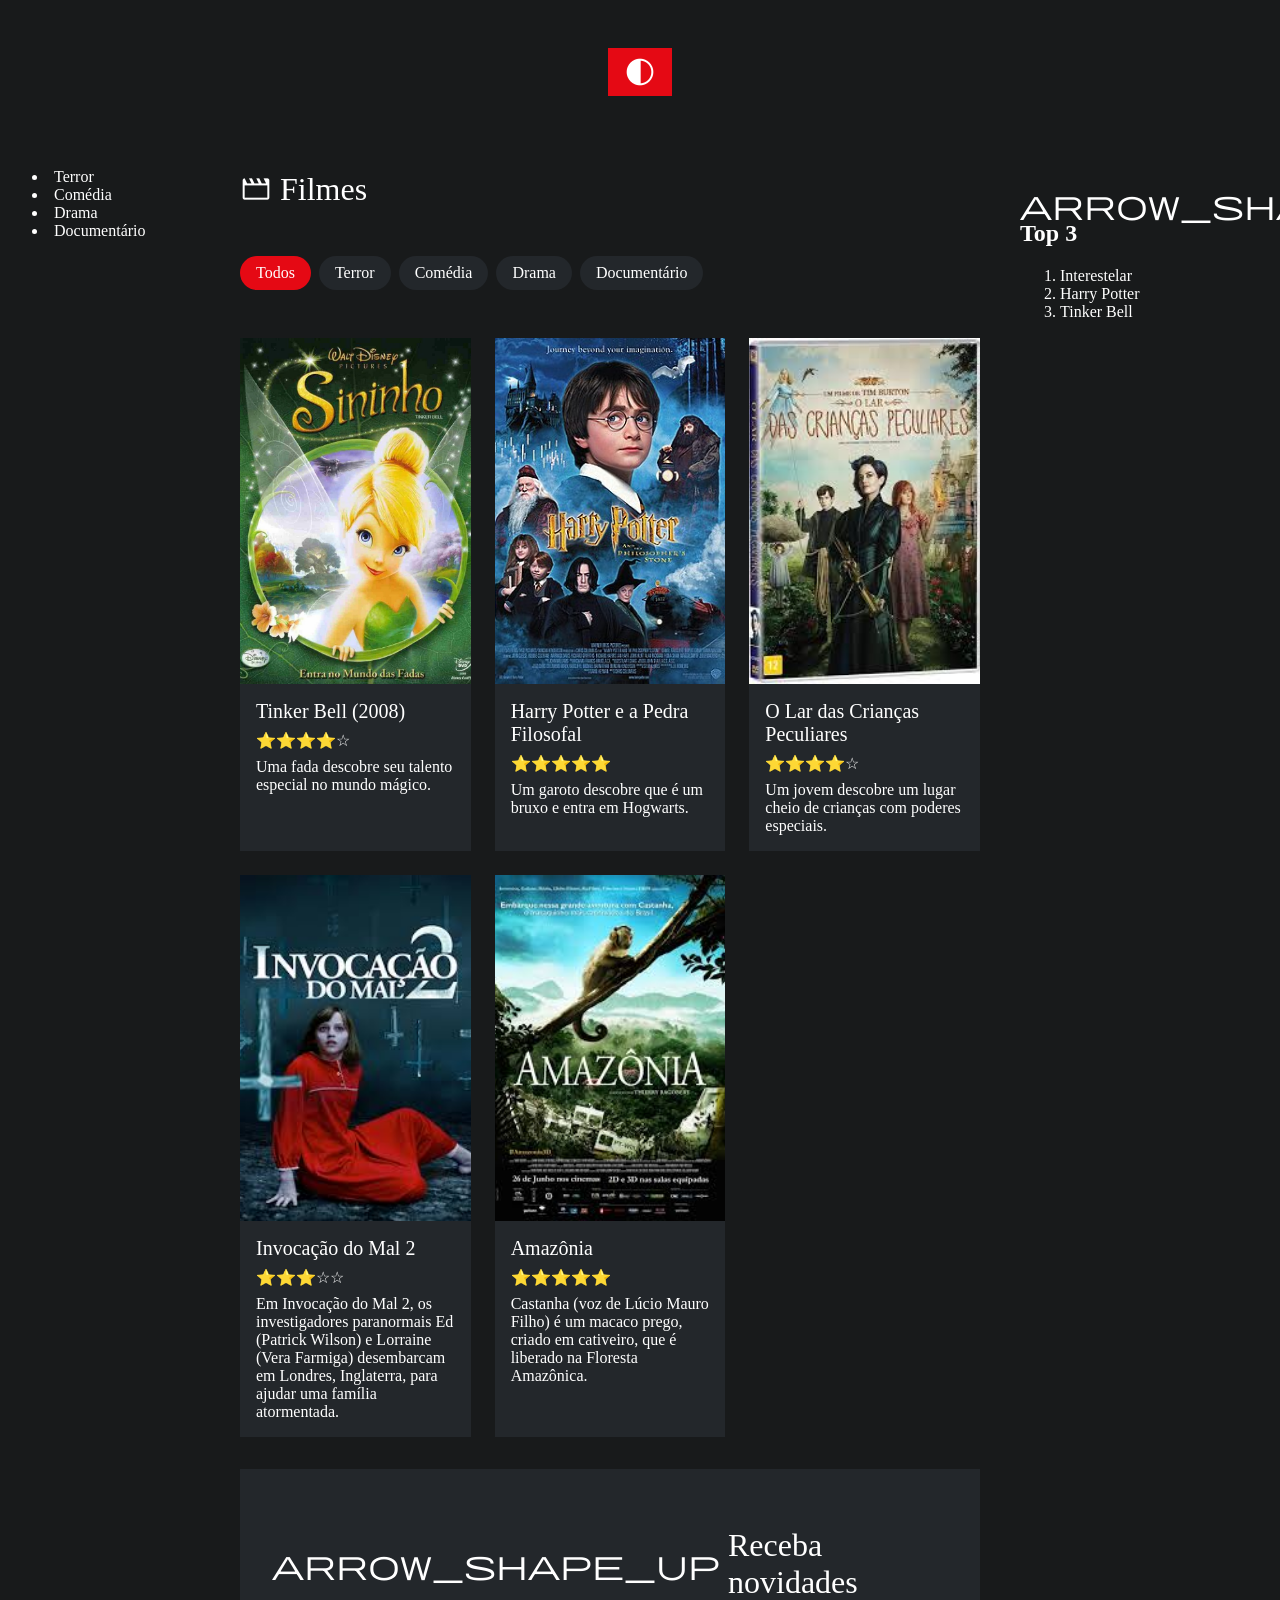
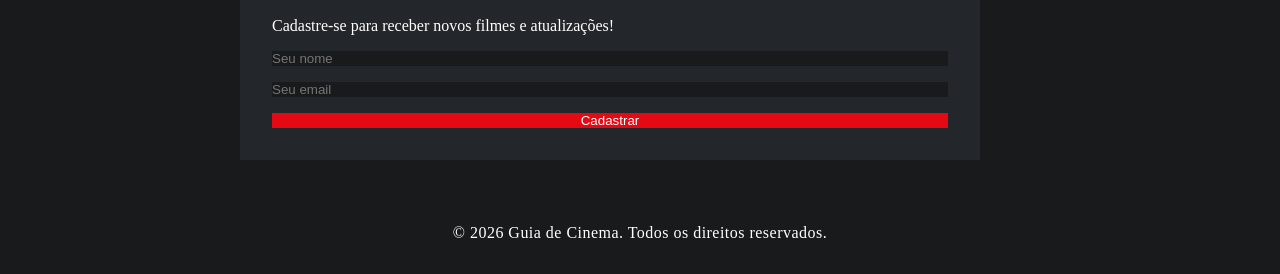
==== index.html @ 39124601 "ajustes gerais" ====
<!DOCTYPE html> 
<html lang="pt-BR" data-theme="dark">
<head>
  <meta charset="UTF-8">
  <meta name="viewport" content="width=device-width, initial-scale=1.0">
  <title>Guia de Cinema</title>
  <link rel="stylesheet" href="./styles.css">
  <!-- Material Symbols -->
  <link href="https://fonts.googleapis.com/css2?family=Material+Symbols+Outlined" rel="stylesheet" />
  <style>
    .material-symbols-outlined {
      font-variation-settings:
        'FILL' 0,
        'wght' 400,
        'GRAD' 0,
        'opsz' 48;
      vertical-align: middle;
      font-size: 2rem;
      /* padrão para ícones menores */
    }
    .material-symbols-outlined.main-icon {
      font-size: 3.2rem;
      /* ícone principal maior */
    }
    @media (max-width: 600px) {
      .material-symbols-outlined.main-icon {
        font-size: 2.2rem;
      }
      header h1 {
        font-size: 1.5rem !important;
      }
    }
  </style>
</head>

<body>


<header>
 
  <button class="theme-toggle" onclick="toggleTheme()">
    <span class="material-symbols-outlined">contrast</span>
  </button>

</header>


<nav aria-label="Navegação principal">

<div class="layout">

  <!-- SIDEBAR -->
  <aside class="sidebar">
    
      <li tabindex="0">Terror</li>
      <li tabindex="0">Comédia</li>
      <li tabindex="0">Drama</li>
      <li tabindex="0">Documentário</li>
    </ul>
  </aside>

  <!-- MAIN -->
  <main class="main">

    <h2 tabindex="0"><span class="material-symbols-outlined" tabindex="0">movie</span> Filmes</h2>

    <!-- FILTROS -->
  <div class="filtros">

  <input type="radio" name="genero" id="todos" checked tabindex="0">
  <label for="todos" tabindex="0">Todos</label>

  <input type="radio" name="genero" id="terror" tabindex="0">
  <label for="terror" tabindex="0">Terror</label>

  <input type="radio" name="genero" id="comedia" tabindex="0">
  <label for="comedia" tabindex="0">Comédia</label>

  <input type="radio" name="genero" id="drama" tabindex="0">
  <label for="drama" tabindex="0">Drama</label>

  <input type="radio" name="genero" id="documentario" tabindex="0">
  <label for="documentario" tabindex="0">Documentário</label>

</div>


    <!-- FILMES -->
    <div class="grid">

      <!-- COMÉDIA -->
      <article class="card comedia" tabindex="0">
        <img src="./assents/Sininho_capa_do_filme.webp" tabindex="0" alt="tinkerbell img">
        <h3 tabindex="0">Tinker Bell (2008)</h3>
        <p tabindex="0">⭐⭐⭐⭐☆</p>
        <p tabindex="0">Uma fada descobre seu talento especial no mundo mágico.</p>
      </article>

      <!-- DRAMA -->
      <article class="card drama" tabindex="0">
        <img src="./assents/Harry_Potter_Pedra_Filosofal_2001.jpg" tabindex="0" alt="Harry potter img">
        <h3 tabindex="0">Harry Potter e a Pedra Filosofal</h3>
        <p tabindex="0">⭐⭐⭐⭐⭐</p>
        <p tabindex="0">Um garoto descobre que é um bruxo e entra em Hogwarts.</p>
      </article>

      <!-- DRAMA -->
      <article class="card drama" tabindex="0">
        <img src="./assents/ciancas_peculiares.jpg" tabindex="0" alt="O lar das crianças peculiares img">
        <h3 tabindex="0">O Lar das Crianças Peculiares</h3>
        <p tabindex="0">⭐⭐⭐⭐☆</p>
        <p tabindex="0">Um jovem descobre um lugar cheio de crianças com poderes especiais.</p>
      </article>

      <!-- TERROR -->
      <article class="card terror" tabindex="0">
        <img src="./assents/inocacao_mal2.jpg" tabindex="0" alt="Invocação do mal img">
        <h3 tabindex="0">Invocação do Mal 2</h3>
        <p tabindex="0">⭐⭐⭐☆☆</p>
        <p tabindex="0">Em Invocação do Mal 2, os investigadores paranormais Ed (Patrick Wilson) e Lorraine (Vera Farmiga) desembarcam em Londres, Inglaterra, para ajudar uma família atormentada.</p>
      </article>

      <!-- DOCUMENTÁRIO -->
      <article class="card documentario" tabindex="0">
        <img src="./assents/amazonia.jpg" tabindex="0" alt="Amazônia img">
        <h3 tabindex="0">Amazônia</h3>
        <p tabindex="0">⭐⭐⭐⭐⭐</p>
        <p tabindex="0">Castanha (voz de Lúcio Mauro Filho) é um macaco prego, criado em cativeiro, que é liberado na Floresta Amazônica.</p>
      </article>

    </div>



  <div class="cadastro" tabindex="0">
  <h2 tabindex="0"><span class="material-symbols-outlined" tabindex="0">arrow_shape_up</span> Receba novidades</h2>
  <p tabindex="0">Cadastre-se para receber novos filmes e atualizações!</p>

  <form>
    <input type="text" placeholder="Seu nome" required tabindex="0">
    <input type="email" placeholder="Seu email" required tabindex="0">
    <button type="submit" tabindex="0">Cadastrar</button>
  </form>
</div>


  </main>

  <!-- ASIDE -->
  <aside class="extra" tabindex="0">
    <h2 tabindex="0"><span class="material-symbols-outlined" tabindex="0">arrow_shape_up</span> Top 3</h2>
    <ol>
      <li tabindex="0">Interestelar</li>
      <li tabindex="0">Harry Potter</li>
      <li tabindex="0">Tinker Bell</li>
    </ol>
  </aside>


</div>

<footer>
  <p>
    © 2026 Guia de Cinema.
    Todos os direitos reservados.
  </p>
</footer>

<script src="./js/main.js"></script>

</body>
</html>
---- styles.css ----
@import "./tokens/primitivos.css";
@import "./tokens/semantic.css";
@import "./tokens/spacing.css";
@import "./tokens/typography.css";

@import "./components/card.css";
@import "./components/footer.css";
@import "./components/forms.css";
@import "./components/icons.css";
@import "./components/layout.css";
@import "./components/navbar.css";
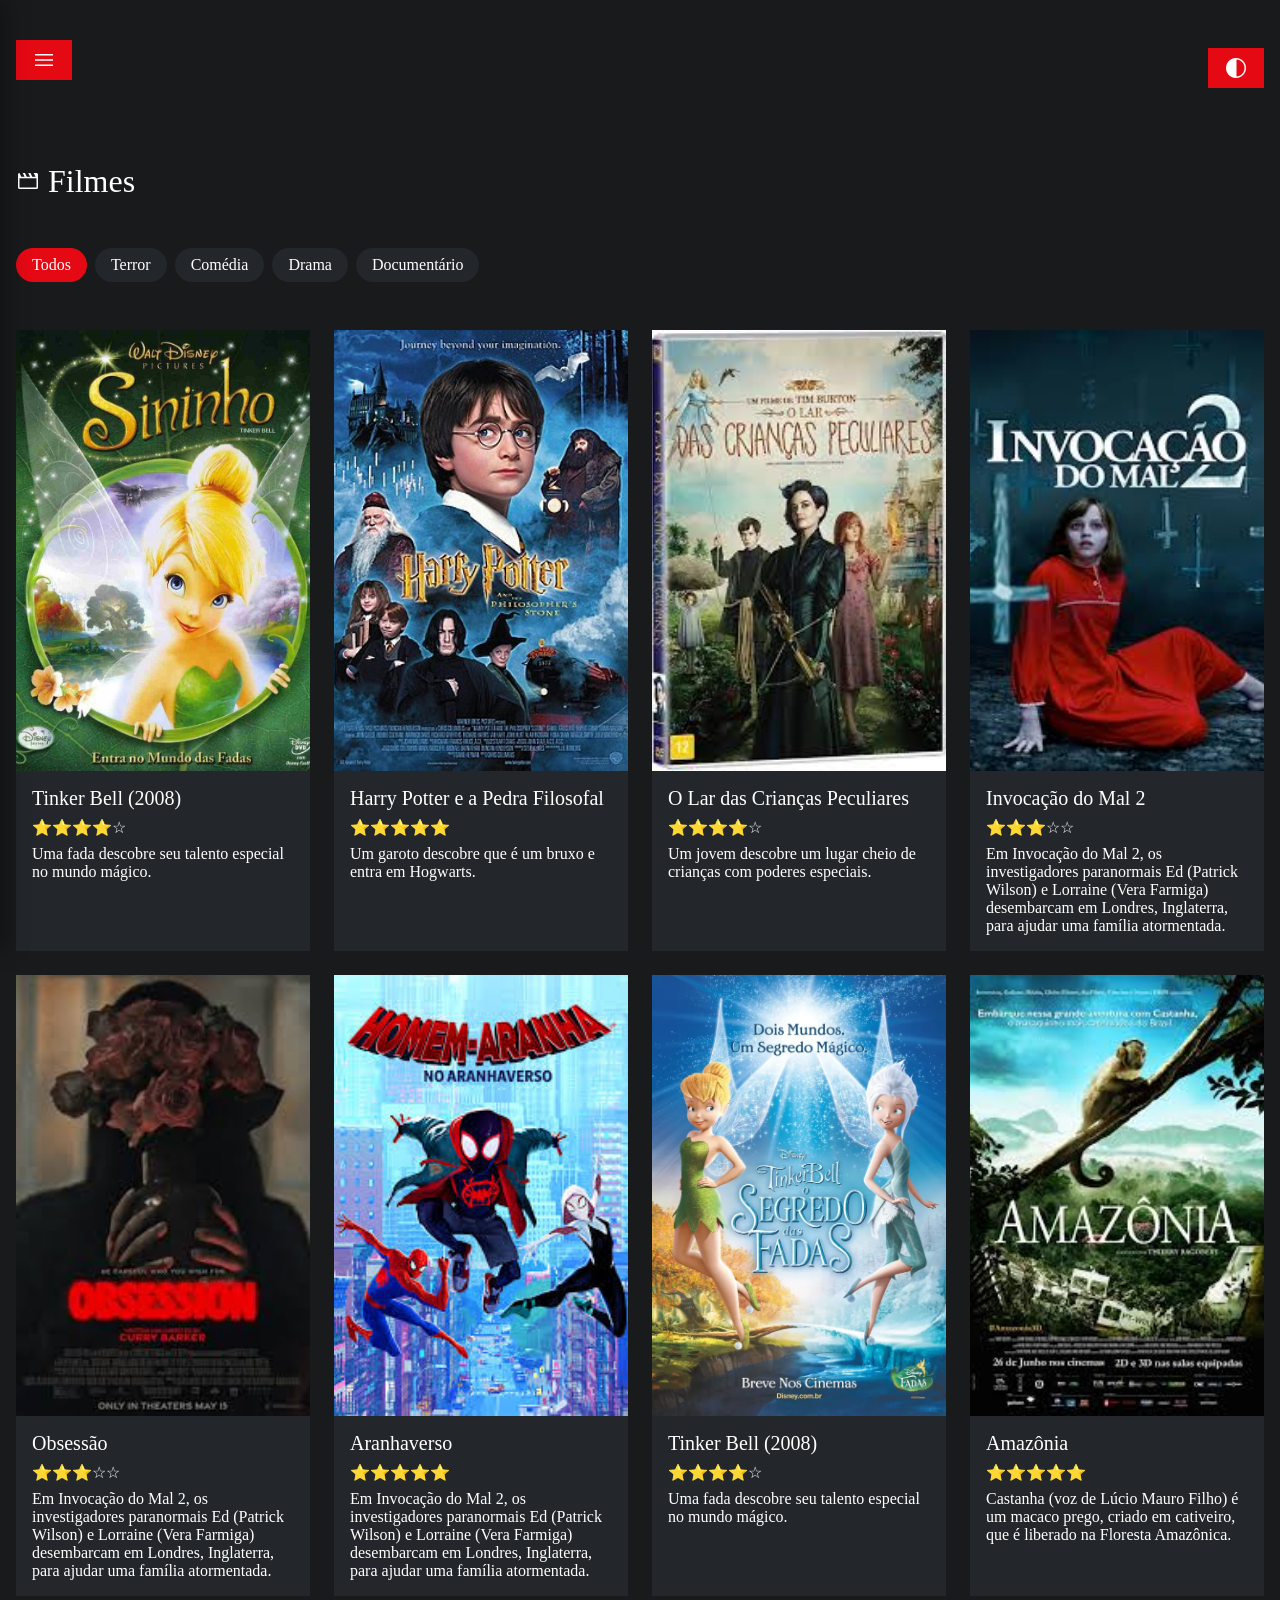
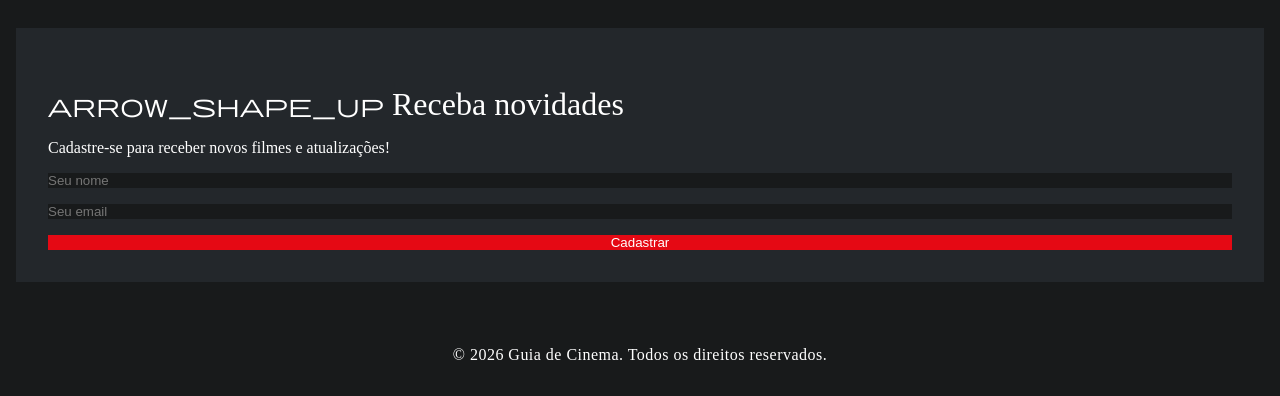
==== commit 806379f9: "att aula 11" ====
--- a/index.html
+++ b/index.html
@@ -7,59 +7,39 @@
   <link rel="stylesheet" href="./styles.css">
   <!-- Material Symbols -->
   <link href="https://fonts.googleapis.com/css2?family=Material+Symbols+Outlined" rel="stylesheet" />
-  <style>
-    .material-symbols-outlined {
-      font-variation-settings:
-        'FILL' 0,
-        'wght' 400,
-        'GRAD' 0,
-        'opsz' 48;
-      vertical-align: middle;
-      font-size: 2rem;
-      /* padrão para ícones menores */
-    }
-    .material-symbols-outlined.main-icon {
-      font-size: 3.2rem;
-      /* ícone principal maior */
-    }
-    @media (max-width: 600px) {
-      .material-symbols-outlined.main-icon {
-        font-size: 2.2rem;
-      }
-      header h1 {
-        font-size: 1.5rem !important;
-      }
-    }
-  </style>
 </head>
 
 <body>
 
 
 <header>
- 
-  <button class="theme-toggle" onclick="toggleTheme()">
-    <span class="material-symbols-outlined">contrast</span>
-  </button>
+  <div class="header-inner">
+    <button class="menu-toggle" onclick="toggleMenu()" aria-expanded="false" aria-controls="sidebar" aria-label="Abrir menu">
+      <span class="material-symbols-outlined">menu</span>
+    </button>
 
+    <button class="theme-toggle" onclick="toggleTheme()" aria-label="Alternar tema">
+      <span class="material-symbols-outlined">contrast</span>
+    </button>
+  </div>
 </header>
 
+<aside class="sidebar" id="sidebar" aria-label="Navegação de gêneros">
+  <button class="sidebar-close" onclick="toggleMenu()" aria-label="Fechar menu">
+    <span class="material-symbols-outlined">close</span>
+  </button>
+  <h2>Gêneros</h2>
+  <ul>
+    <li><button type="button">Terror</button></li>
+    <li><button type="button">Comédia</button></li>
+    <li><button type="button">Drama</button></li>
+    <li><button type="button">Documentário</button></li>
+  </ul>
+</aside>
 
-<nav aria-label="Navegação principal">
+<div class="backdrop" id="backdrop" onclick="closeMenu()" aria-hidden="true"></div>
 
 <div class="layout">
-
-  <!-- SIDEBAR -->
-  <aside class="sidebar">
-    
-      <li tabindex="0">Terror</li>
-      <li tabindex="0">Comédia</li>
-      <li tabindex="0">Drama</li>
-      <li tabindex="0">Documentário</li>
-    </ul>
-  </aside>
-
-  <!-- MAIN -->
   <main class="main">
 
     <h2 tabindex="0"><span class="material-symbols-outlined" tabindex="0">movie</span> Filmes</h2>
@@ -120,6 +100,27 @@
         <p tabindex="0">Em Invocação do Mal 2, os investigadores paranormais Ed (Patrick Wilson) e Lorraine (Vera Farmiga) desembarcam em Londres, Inglaterra, para ajudar uma família atormentada.</p>
       </article>
 
+      <article class="card terror" tabindex="0">
+        <img src="./assents/obsessao.jpg" tabindex="0" alt="Obsessão img">
+        <h3 tabindex="0">Obsessão</h3>
+        <p tabindex="0">⭐⭐⭐☆☆</p>
+        <p tabindex="0">Em Invocação do Mal 2, os investigadores paranormais Ed (Patrick Wilson) e Lorraine (Vera Farmiga) desembarcam em Londres, Inglaterra, para ajudar uma família atormentada.</p>
+      </article>
+
+      <article class="card terror" tabindex="0">
+        <img src="./assents/download.jpg" tabindex="0" alt="Aranhaverso">
+        <h3 tabindex="0">Aranhaverso</h3>
+        <p tabindex="0">⭐⭐⭐⭐⭐</p>
+        <p tabindex="0">Em Invocação do Mal 2, os investigadores paranormais Ed (Patrick Wilson) e Lorraine (Vera Farmiga) desembarcam em Londres, Inglaterra, para ajudar uma família atormentada.</p>
+      </article>
+
+      <article class="card terror" tabindex="0">
+        <img src="./assents/tinker-bell.webp" tabindex="0" alt="Tinker Bell img">
+        <h3 tabindex="0">Tinker Bell (2008)</h3>
+        <p tabindex="0">⭐⭐⭐⭐☆</p>
+        <p tabindex="0">Uma fada descobre seu talento especial no mundo mágico.</p>
+      </article>
+
       <!-- DOCUMENTÁRIO -->
       <article class="card documentario" tabindex="0">
         <img src="./assents/amazonia.jpg" tabindex="0" alt="Amazônia img">
@@ -146,15 +147,6 @@
 
   </main>
 
-  <!-- ASIDE -->
-  <aside class="extra" tabindex="0">
-    <h2 tabindex="0"><span class="material-symbols-outlined" tabindex="0">arrow_shape_up</span> Top 3</h2>
-    <ol>
-      <li tabindex="0">Interestelar</li>
-      <li tabindex="0">Harry Potter</li>
-      <li tabindex="0">Tinker Bell</li>
-    </ol>
-  </aside>
 
 
 </div>
--- a/styles.css
+++ b/styles.css
@@ -1,12 +1,14 @@
-@import "./tokens/primitivos.css";
-@import "./tokens/semantic.css";
-@import "./tokens/spacing.css";
-@import "./tokens/typography.css";
+@layer tokens, components;
 
-@import "./components/card.css";
-@import "./components/footer.css";
-@import "./components/forms.css";
-@import "./components/icons.css";
-@import "./components/layout.css";
-@import "./components/navbar.css";
+@import "./tokens/primitivos.css" layer(tokens);
+@import "./tokens/semantic.css" layer(tokens);
+@import "./tokens/spacing.css" layer(tokens);
+@import "./tokens/typography.css" layer(tokens);
 
+@import "./components/card.css" layer(components);
+@import "./components/footer.css" layer(components);
+@import "./components/forms.css" layer(components);
+@import "./components/icons.css" layer(components);
+@import "./components/layout.css" layer(components);
+@import "./components/navbar.css" layer(components);
+
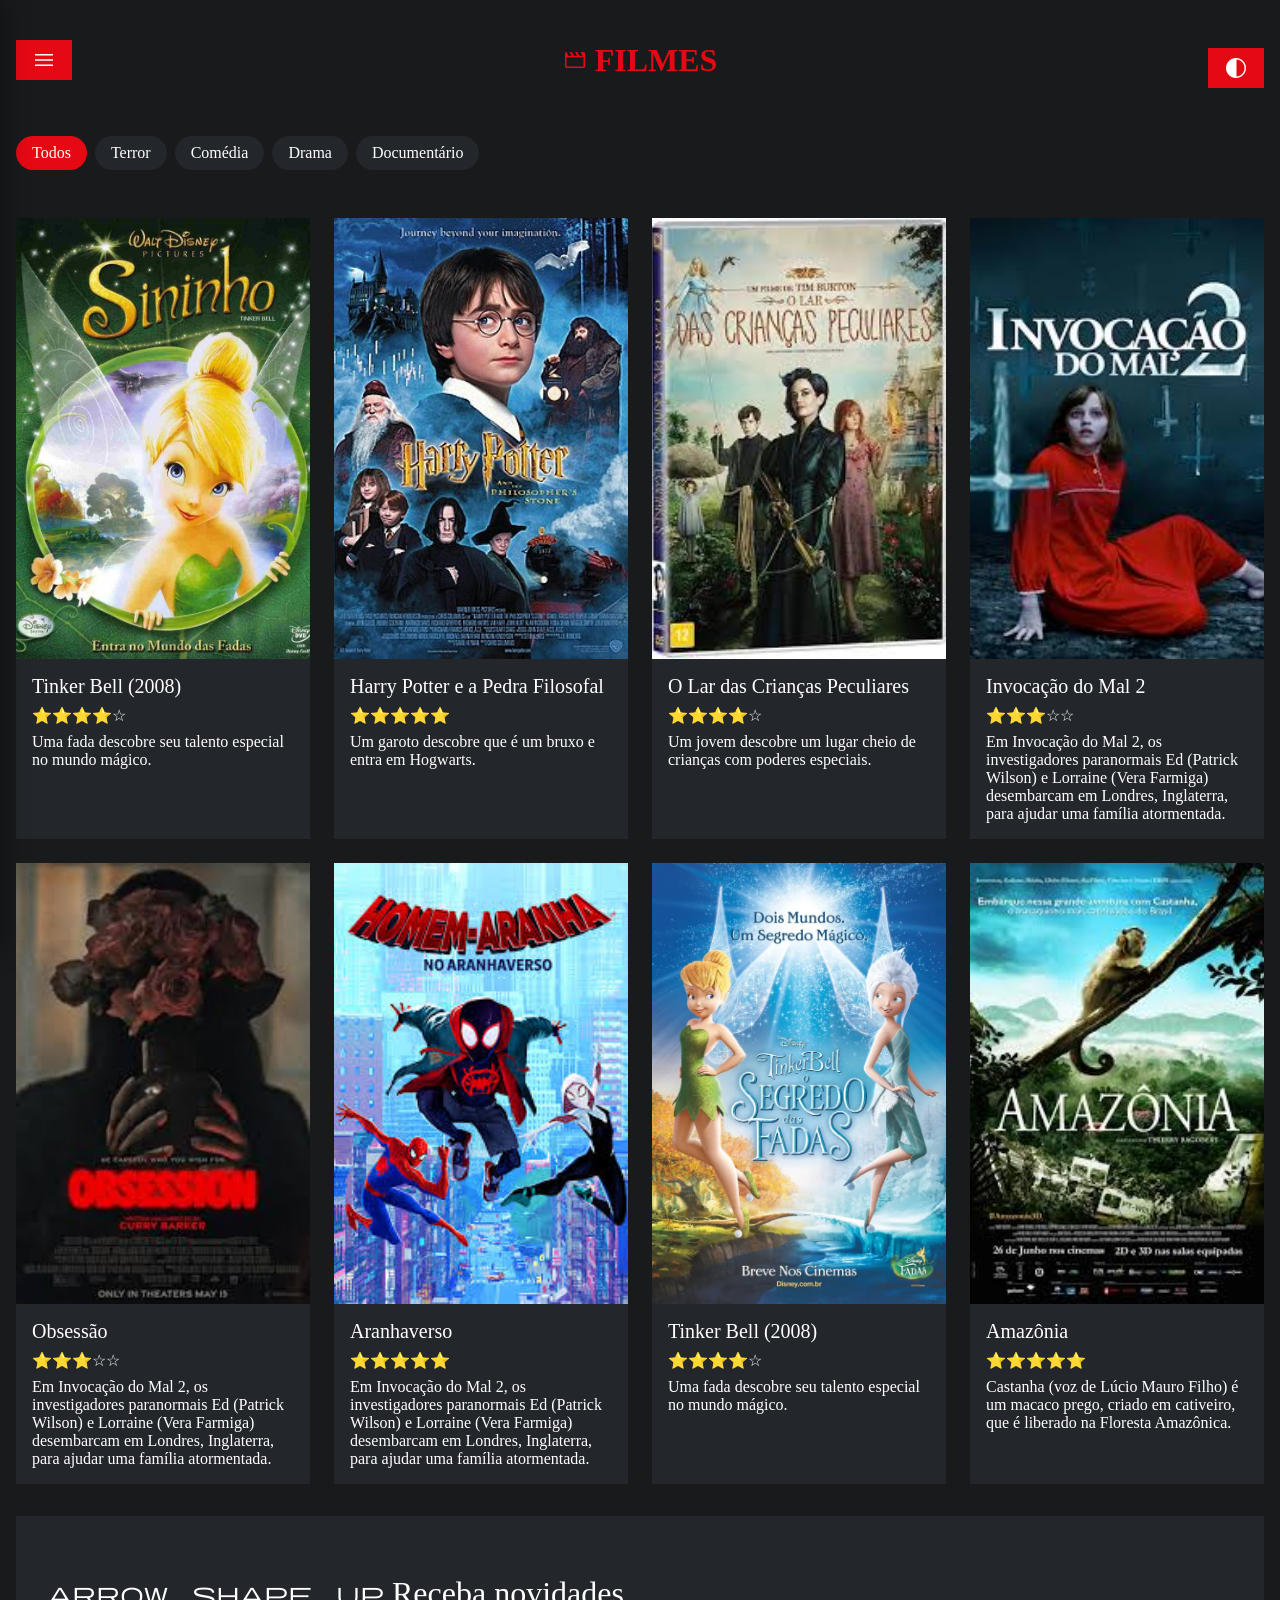
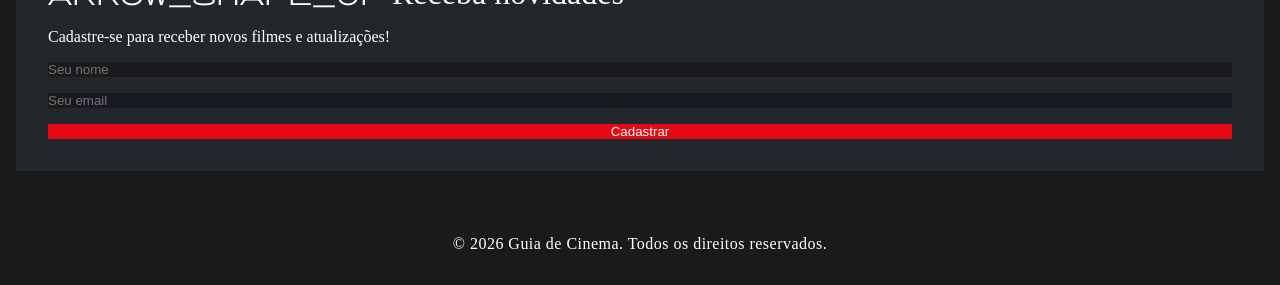
==== commit 2977663a: "centralização do header" ====
--- a/index.html
+++ b/index.html
@@ -17,6 +17,8 @@
     <button class="menu-toggle" onclick="toggleMenu()" aria-expanded="false" aria-controls="sidebar" aria-label="Abrir menu">
       <span class="material-symbols-outlined">menu</span>
     </button>
+
+    <h2 class="header-title"><span class="material-symbols-outlined">movie</span> FILMES</h2>
 
     <button class="theme-toggle" onclick="toggleTheme()" aria-label="Alternar tema">
       <span class="material-symbols-outlined">contrast</span>
@@ -41,8 +43,6 @@
 
 <div class="layout">
   <main class="main">
-
-    <h2 tabindex="0"><span class="material-symbols-outlined" tabindex="0">movie</span> Filmes</h2>
 
     <!-- FILTROS -->
   <div class="filtros">
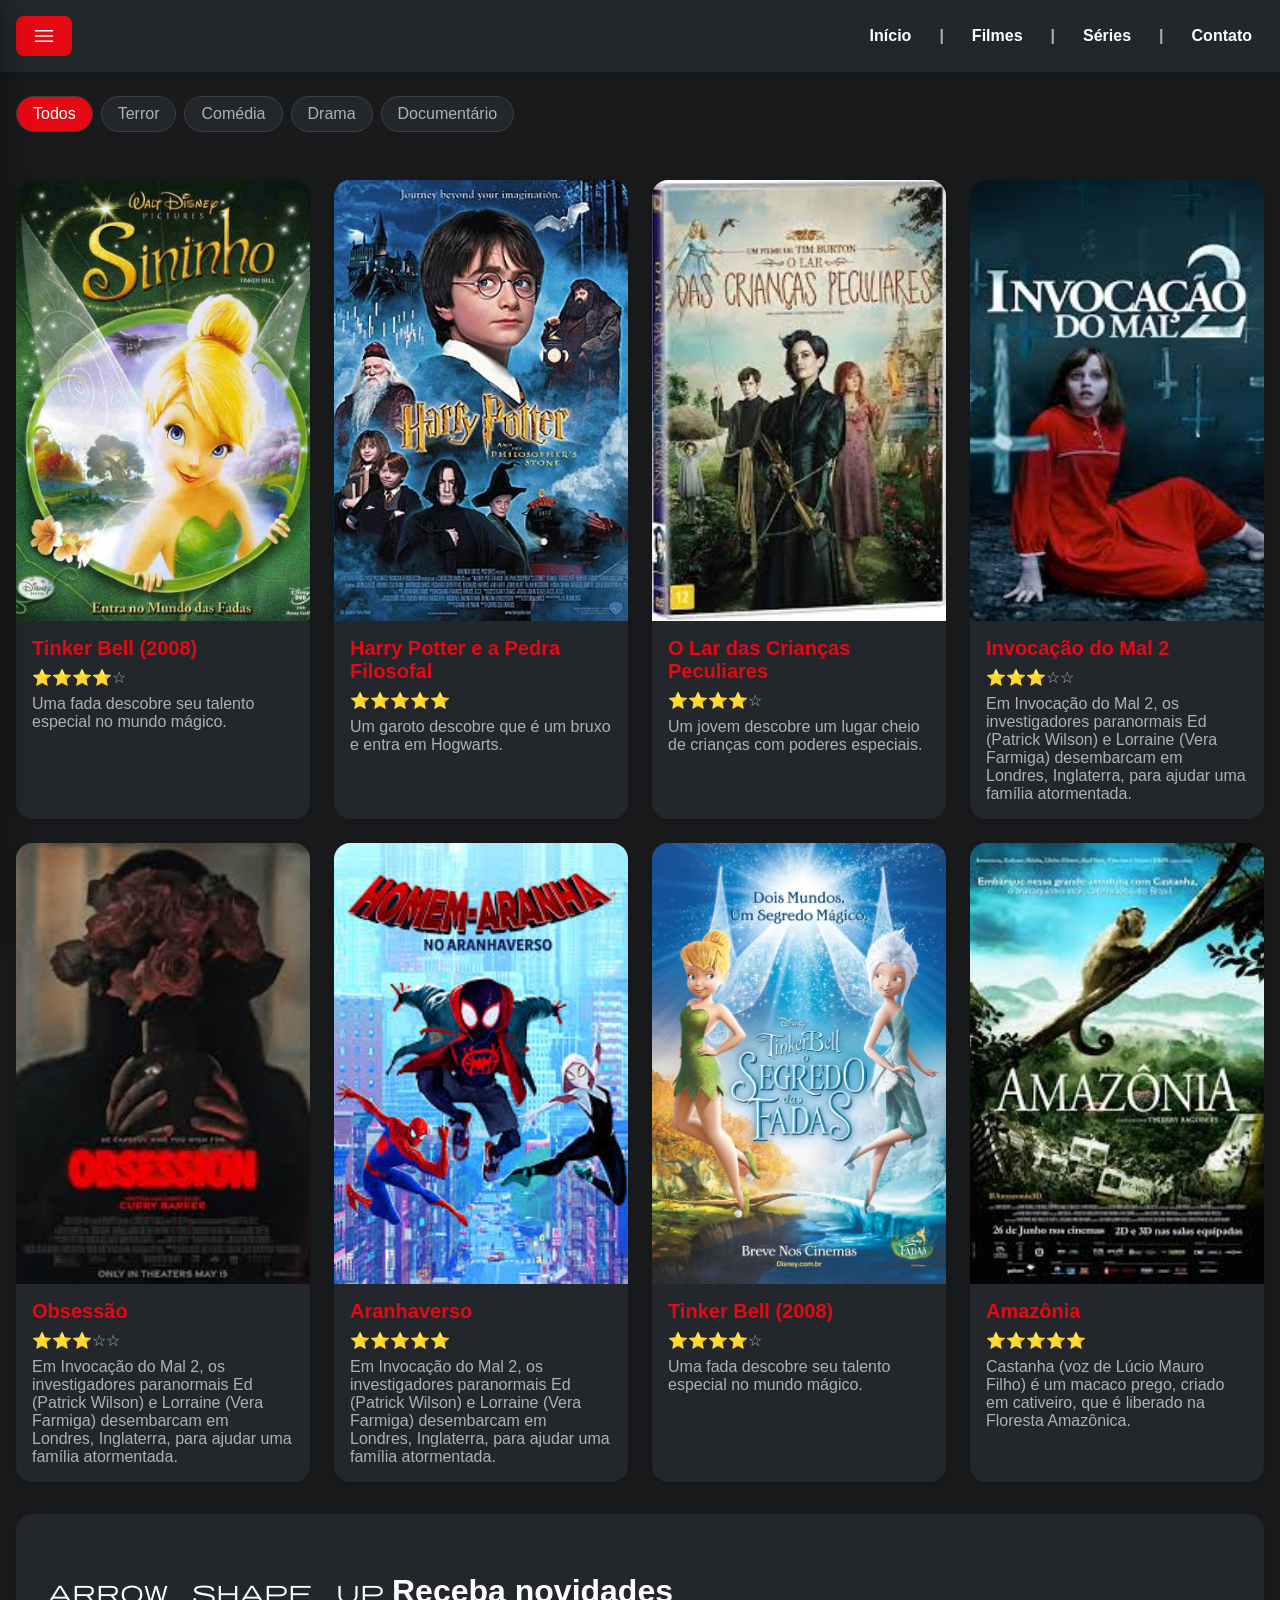
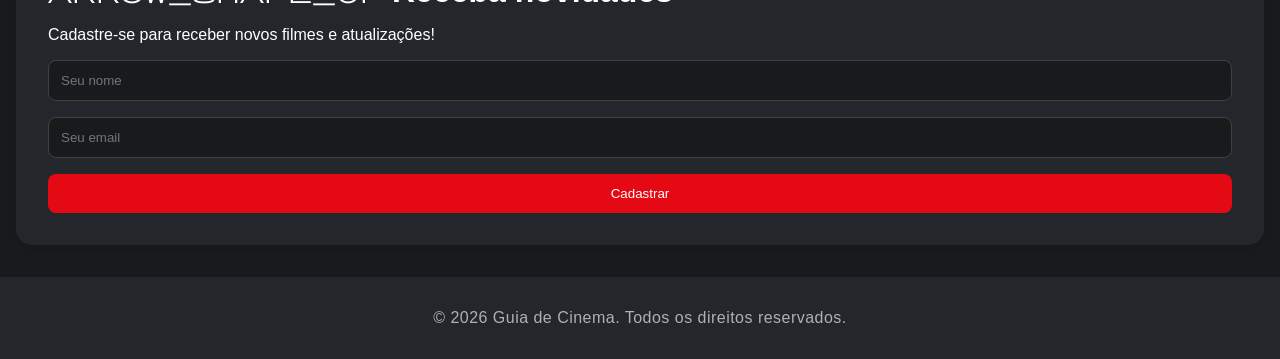
==== commit 0f99b320: "melhorias" ====
--- a/index.html
+++ b/index.html
@@ -18,11 +18,15 @@
       <span class="material-symbols-outlined">menu</span>
     </button>
 
-    <h2 class="header-title"><span class="material-symbols-outlined">movie</span> FILMES</h2>
-
-    <button class="theme-toggle" onclick="toggleTheme()" aria-label="Alternar tema">
-      <span class="material-symbols-outlined">contrast</span>
-    </button>
+    <nav class="header-nav">
+      <a href="#inicio">Início</a>
+      <span class="nav-separator">|</span>
+      <a href="#filmes">Filmes</a>
+      <span class="nav-separator">|</span>
+      <a href="#series">Séries</a>
+      <span class="nav-separator">|</span>
+      <a href="#contato">Contato</a>
+    </nav>
   </div>
 </header>
 
@@ -37,6 +41,9 @@
     <li><button type="button">Drama</button></li>
     <li><button type="button">Documentário</button></li>
   </ul>
+  <button class="theme-toggle" onclick="toggleTheme()" aria-label="Alternar tema">
+    <span class="material-symbols-outlined">contrast</span>
+  </button>
 </aside>
 
 <div class="backdrop" id="backdrop" onclick="closeMenu()" aria-hidden="true"></div>
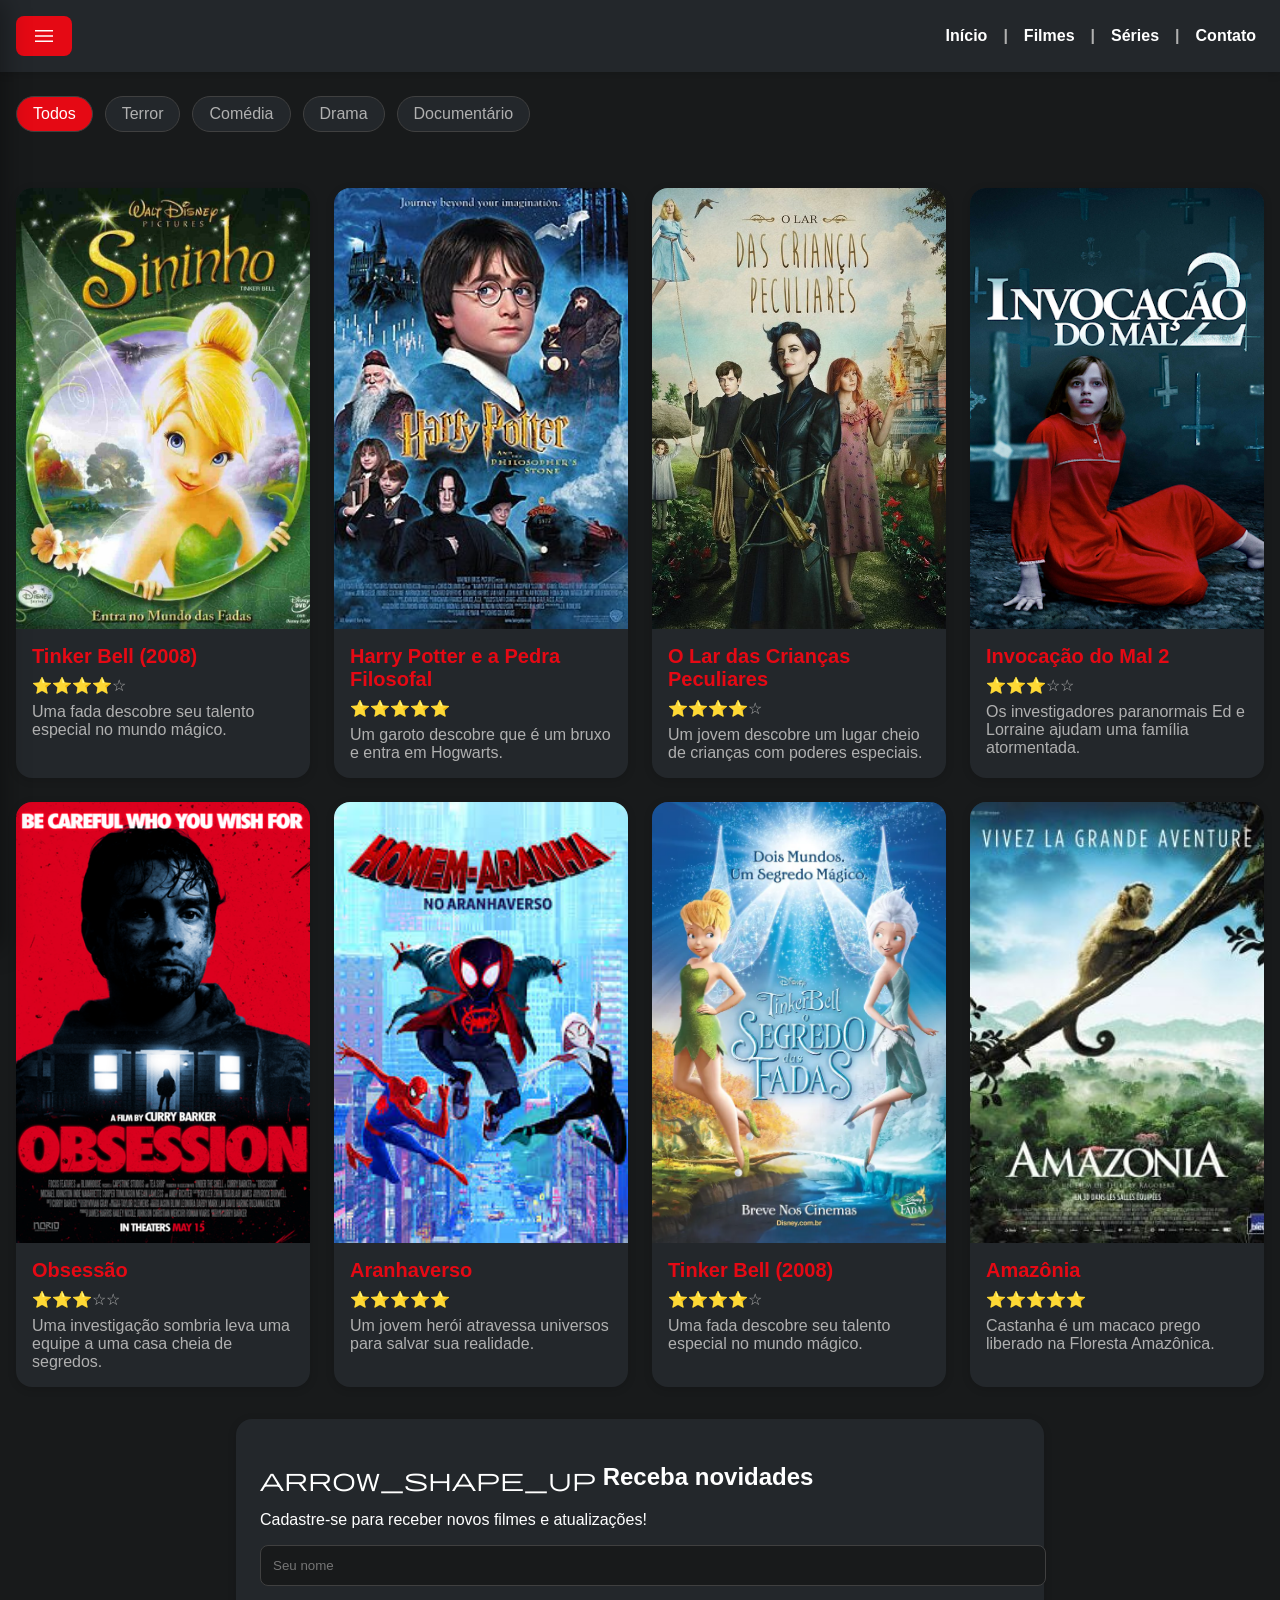
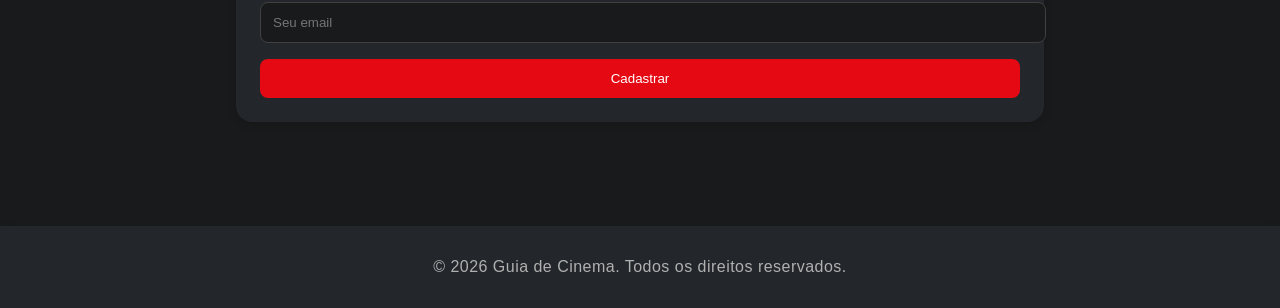
==== commit cedb6565: "Ajustes de responsividade" ====
--- a/index.html
+++ b/index.html
@@ -1,171 +1,155 @@
-<!DOCTYPE html> 
+<!DOCTYPE html>
 <html lang="pt-BR" data-theme="dark">
 <head>
-  <meta charset="UTF-8">
-  <meta name="viewport" content="width=device-width, initial-scale=1.0">
+  <meta charset="UTF-8" />
+  <meta name="viewport" content="width=device-width, initial-scale=1.0" />
   <title>Guia de Cinema</title>
-  <link rel="stylesheet" href="./styles.css">
-  <!-- Material Symbols -->
+  <link rel="stylesheet" href="./styles.css" />
   <link href="https://fonts.googleapis.com/css2?family=Material+Symbols+Outlined" rel="stylesheet" />
 </head>
 
 <body>
+  <header>
+    <div class="header-inner">
+      <button class="menu-toggle" onclick="toggleMenu()" aria-expanded="false" aria-controls="sidebar" aria-label="Abrir menu">
+        <span class="material-symbols-outlined">menu</span>
+      </button>
 
+      <nav class="header-nav">
+        <a href="#inicio">Início</a>
+        <span class="nav-separator" aria-hidden="true">|</span>
+        <a href="#filmes">Filmes</a>
+        <span class="nav-separator" aria-hidden="true">|</span>
+        <a href="#series">Séries</a>
+        <span class="nav-separator" aria-hidden="true">|</span>
+        <a href="#contato">Contato</a>
+      </nav>
+    </div>
+  </header>
 
-<header>
-  <div class="header-inner">
-    <button class="menu-toggle" onclick="toggleMenu()" aria-expanded="false" aria-controls="sidebar" aria-label="Abrir menu">
-      <span class="material-symbols-outlined">menu</span>
+  <aside class="sidebar" id="sidebar" aria-label="Navegação de gêneros" aria-hidden="true">
+    <button class="sidebar-close" onclick="toggleMenu()" aria-label="Fechar menu">
+      <span class="material-symbols-outlined">close</span>
     </button>
 
-    <nav class="header-nav">
-      <a href="#inicio">Início</a>
-      <span class="nav-separator">|</span>
-      <a href="#filmes">Filmes</a>
-      <span class="nav-separator">|</span>
-      <a href="#series">Séries</a>
-      <span class="nav-separator">|</span>
-      <a href="#contato">Contato</a>
-    </nav>
+    <h2>Gêneros</h2>
+
+    <ul class="sidebar-list">
+      <li><button type="button">Terror</button></li>
+      <li><button type="button">Comédia</button></li>
+      <li><button type="button">Drama</button></li>
+      <li><button type="button">Documentário</button></li>
+      <li>
+        <button class="theme-toggle" onclick="toggleTheme()" type="button" aria-label="Alternar tema">
+          <span class="material-symbols-outlined">contrast</span>
+          Tema
+        </button>
+      </li>
+      <li>
+        <button class="sidebar-logout" type="button" aria-label="Sair">Sair</button>
+      </li>
+    </ul>
+  </aside>
+
+  <div class="backdrop" id="backdrop" onclick="closeMenu()" aria-hidden="true"></div>
+
+  <div class="layout">
+    <main class="main">
+      <div class="filtros">
+        <input type="radio" name="genero" id="todos" checked />
+        <label for="todos">Todos</label>
+
+        <input type="radio" name="genero" id="terror" />
+        <label for="terror">Terror</label>
+
+        <input type="radio" name="genero" id="comedia" />
+        <label for="comedia">Comédia</label>
+
+        <input type="radio" name="genero" id="drama" />
+        <label for="drama">Drama</label>
+
+        <input type="radio" name="genero" id="documentario" />
+        <label for="documentario">Documentário</label>
+      </div>
+
+      <div class="grid">
+        <article class="card comedia">
+          <img src="./assents/Sininho_capa_do_filme.webp" alt="Tinker Bell" />
+          <h3>Tinker Bell (2008)</h3>
+          <p>⭐⭐⭐⭐☆</p>
+          <p>Uma fada descobre seu talento especial no mundo mágico.</p>
+        </article>
+
+        <article class="card drama">
+          <img src="./assents/Harry_Potter_Pedra_Filosofal_2001.jpg" alt="Harry Potter" />
+          <h3>Harry Potter e a Pedra Filosofal</h3>
+          <p>⭐⭐⭐⭐⭐</p>
+          <p>Um garoto descobre que é um bruxo e entra em Hogwarts.</p>
+        </article>
+
+        <article class="card drama">
+          <img src="./assents/criancas.jpg" alt="O lar das crianças peculiares" />
+          <h3>O Lar das Crianças Peculiares</h3>
+          <p>⭐⭐⭐⭐☆</p>
+          <p>Um jovem descobre um lugar cheio de crianças com poderes especiais.</p>
+        </article>
+
+        <article class="card terror">
+          <img src="./assents/mal.png" alt="Invocação do mal" />
+          <h3>Invocação do Mal 2</h3>
+          <p>⭐⭐⭐☆☆</p>
+          <p>Os investigadores paranormais Ed e Lorraine ajudam uma família atormentada.</p>
+        </article>
+
+        <article class="card terror">
+          <img src="./assents/obssessão.webp" alt="Obsessão" />
+          <h3>Obsessão</h3>
+          <p>⭐⭐⭐☆☆</p>
+          <p>Uma investigação sombria leva uma equipe a uma casa cheia de segredos.</p>
+        </article>
+
+        <article class="card terror">
+          <img src="./assents/download.jpg" alt="Aranhaverso" />
+          <h3>Aranhaverso</h3>
+          <p>⭐⭐⭐⭐⭐</p>
+          <p>Um jovem herói atravessa universos para salvar sua realidade.</p>
+        </article>
+
+        <article class="card terror">
+          <img src="./assents/tinker-bell.webp" alt="Tinker Bell" />
+          <h3>Tinker Bell (2008)</h3>
+          <p>⭐⭐⭐⭐☆</p>
+          <p>Uma fada descobre seu talento especial no mundo mágico.</p>
+        </article>
+
+        <article class="card documentario">
+          <img src="./assents/amazoniaa.jpg" alt="Amazônia" />
+          <h3>Amazônia</h3>
+          <p>⭐⭐⭐⭐⭐</p>
+          <p>Castanha é um macaco prego liberado na Floresta Amazônica.</p>
+        </article>
+      </div>
+
+      <section class="cadastro">
+        <h2>
+          <span class="material-symbols-outlined">arrow_shape_up</span>
+          Receba novidades
+        </h2>
+        <p>Cadastre-se para receber novos filmes e atualizações!</p>
+
+        <form>
+          <input type="text" placeholder="Seu nome" required />
+          <input type="email" placeholder="Seu email" required />
+          <button type="submit">Cadastrar</button>
+        </form>
+      </section>
+    </main>
   </div>
-</header>
 
-<aside class="sidebar" id="sidebar" aria-label="Navegação de gêneros">
-  <button class="sidebar-close" onclick="toggleMenu()" aria-label="Fechar menu">
-    <span class="material-symbols-outlined">close</span>
-  </button>
-  <h2>Gêneros</h2>
-  <ul>
-    <li><button type="button">Terror</button></li>
-    <li><button type="button">Comédia</button></li>
-    <li><button type="button">Drama</button></li>
-    <li><button type="button">Documentário</button></li>
-  </ul>
-  <button class="theme-toggle" onclick="toggleTheme()" aria-label="Alternar tema">
-    <span class="material-symbols-outlined">contrast</span>
-  </button>
-</aside>
+  <footer>
+    <p>© 2026 Guia de Cinema. Todos os direitos reservados.</p>
+  </footer>
 
-<div class="backdrop" id="backdrop" onclick="closeMenu()" aria-hidden="true"></div>
-
-<div class="layout">
-  <main class="main">
-
-    <!-- FILTROS -->
-  <div class="filtros">
-
-  <input type="radio" name="genero" id="todos" checked tabindex="0">
-  <label for="todos" tabindex="0">Todos</label>
-
-  <input type="radio" name="genero" id="terror" tabindex="0">
-  <label for="terror" tabindex="0">Terror</label>
-
-  <input type="radio" name="genero" id="comedia" tabindex="0">
-  <label for="comedia" tabindex="0">Comédia</label>
-
-  <input type="radio" name="genero" id="drama" tabindex="0">
-  <label for="drama" tabindex="0">Drama</label>
-
-  <input type="radio" name="genero" id="documentario" tabindex="0">
-  <label for="documentario" tabindex="0">Documentário</label>
-
-</div>
-
-
-    <!-- FILMES -->
-    <div class="grid">
-
-      <!-- COMÉDIA -->
-      <article class="card comedia" tabindex="0">
-        <img src="./assents/Sininho_capa_do_filme.webp" tabindex="0" alt="tinkerbell img">
-        <h3 tabindex="0">Tinker Bell (2008)</h3>
-        <p tabindex="0">⭐⭐⭐⭐☆</p>
-        <p tabindex="0">Uma fada descobre seu talento especial no mundo mágico.</p>
-      </article>
-
-      <!-- DRAMA -->
-      <article class="card drama" tabindex="0">
-        <img src="./assents/Harry_Potter_Pedra_Filosofal_2001.jpg" tabindex="0" alt="Harry potter img">
-        <h3 tabindex="0">Harry Potter e a Pedra Filosofal</h3>
-        <p tabindex="0">⭐⭐⭐⭐⭐</p>
-        <p tabindex="0">Um garoto descobre que é um bruxo e entra em Hogwarts.</p>
-      </article>
-
-      <!-- DRAMA -->
-      <article class="card drama" tabindex="0">
-        <img src="./assents/ciancas_peculiares.jpg" tabindex="0" alt="O lar das crianças peculiares img">
-        <h3 tabindex="0">O Lar das Crianças Peculiares</h3>
-        <p tabindex="0">⭐⭐⭐⭐☆</p>
-        <p tabindex="0">Um jovem descobre um lugar cheio de crianças com poderes especiais.</p>
-      </article>
-
-      <!-- TERROR -->
-      <article class="card terror" tabindex="0">
-        <img src="./assents/inocacao_mal2.jpg" tabindex="0" alt="Invocação do mal img">
-        <h3 tabindex="0">Invocação do Mal 2</h3>
-        <p tabindex="0">⭐⭐⭐☆☆</p>
-        <p tabindex="0">Em Invocação do Mal 2, os investigadores paranormais Ed (Patrick Wilson) e Lorraine (Vera Farmiga) desembarcam em Londres, Inglaterra, para ajudar uma família atormentada.</p>
-      </article>
-
-      <article class="card terror" tabindex="0">
-        <img src="./assents/obsessao.jpg" tabindex="0" alt="Obsessão img">
-        <h3 tabindex="0">Obsessão</h3>
-        <p tabindex="0">⭐⭐⭐☆☆</p>
-        <p tabindex="0">Em Invocação do Mal 2, os investigadores paranormais Ed (Patrick Wilson) e Lorraine (Vera Farmiga) desembarcam em Londres, Inglaterra, para ajudar uma família atormentada.</p>
-      </article>
-
-      <article class="card terror" tabindex="0">
-        <img src="./assents/download.jpg" tabindex="0" alt="Aranhaverso">
-        <h3 tabindex="0">Aranhaverso</h3>
-        <p tabindex="0">⭐⭐⭐⭐⭐</p>
-        <p tabindex="0">Em Invocação do Mal 2, os investigadores paranormais Ed (Patrick Wilson) e Lorraine (Vera Farmiga) desembarcam em Londres, Inglaterra, para ajudar uma família atormentada.</p>
-      </article>
-
-      <article class="card terror" tabindex="0">
-        <img src="./assents/tinker-bell.webp" tabindex="0" alt="Tinker Bell img">
-        <h3 tabindex="0">Tinker Bell (2008)</h3>
-        <p tabindex="0">⭐⭐⭐⭐☆</p>
-        <p tabindex="0">Uma fada descobre seu talento especial no mundo mágico.</p>
-      </article>
-
-      <!-- DOCUMENTÁRIO -->
-      <article class="card documentario" tabindex="0">
-        <img src="./assents/amazonia.jpg" tabindex="0" alt="Amazônia img">
-        <h3 tabindex="0">Amazônia</h3>
-        <p tabindex="0">⭐⭐⭐⭐⭐</p>
-        <p tabindex="0">Castanha (voz de Lúcio Mauro Filho) é um macaco prego, criado em cativeiro, que é liberado na Floresta Amazônica.</p>
-      </article>
-
-    </div>
-
-
-
-  <div class="cadastro" tabindex="0">
-  <h2 tabindex="0"><span class="material-symbols-outlined" tabindex="0">arrow_shape_up</span> Receba novidades</h2>
-  <p tabindex="0">Cadastre-se para receber novos filmes e atualizações!</p>
-
-  <form>
-    <input type="text" placeholder="Seu nome" required tabindex="0">
-    <input type="email" placeholder="Seu email" required tabindex="0">
-    <button type="submit" tabindex="0">Cadastrar</button>
-  </form>
-</div>
-
-
-  </main>
-
-
-
-</div>
-
-<footer>
-  <p>
-    © 2026 Guia de Cinema.
-    Todos os direitos reservados.
-  </p>
-</footer>
-
-<script src="./js/main.js"></script>
-
+  <script src="./js/main.js"></script>
 </body>
 </html>
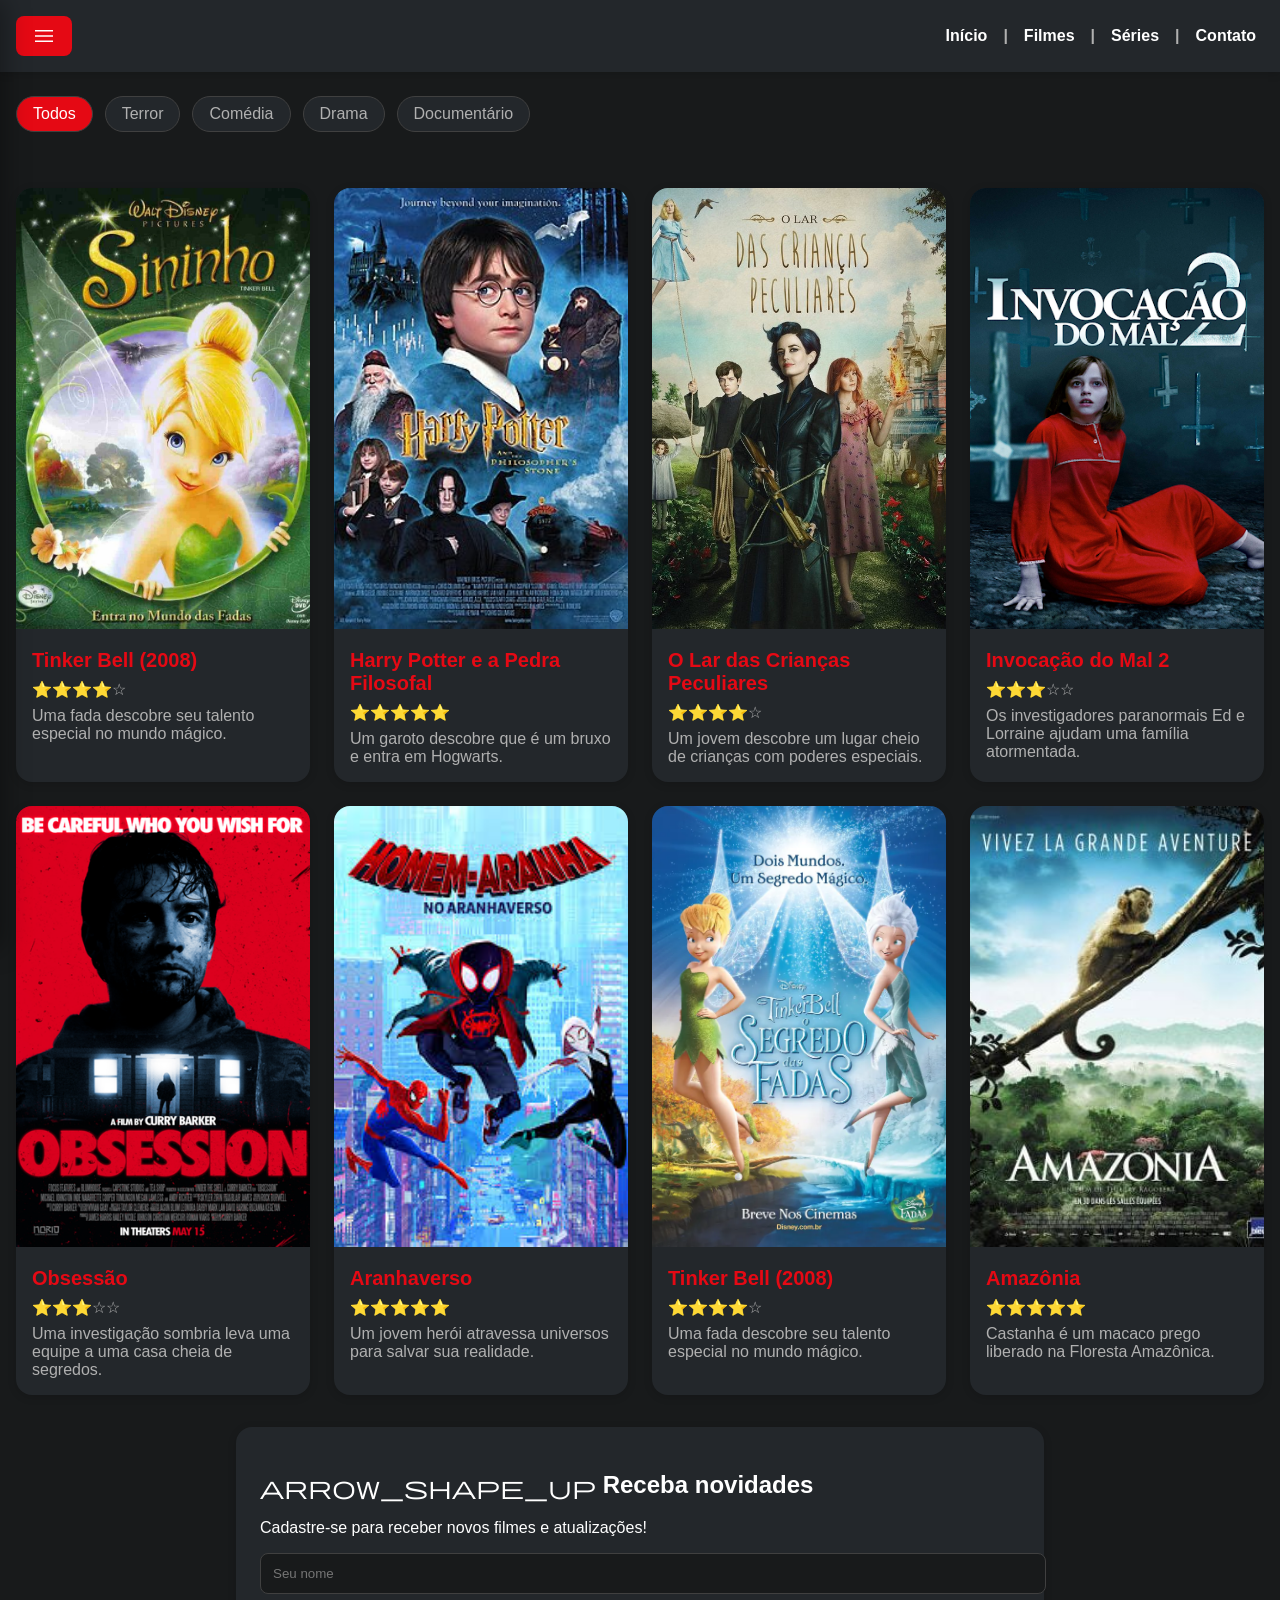
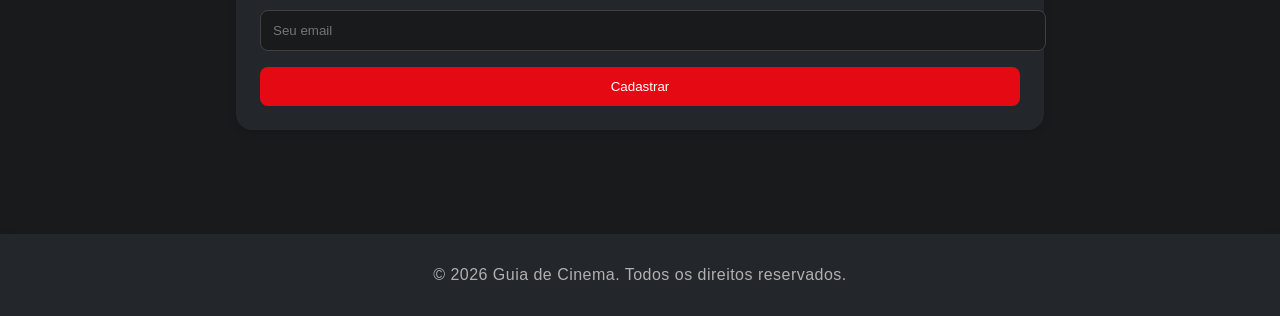
==== commit a36a30a3: "tag video" ====
--- a/index.html
+++ b/index.html
@@ -74,56 +74,80 @@
 
       <div class="grid">
         <article class="card comedia">
-          <img src="./assents/Sininho_capa_do_filme.webp" alt="Tinker Bell" />
+          <div class="card-media">
+            <img src="./assents/Sininho_capa_do_filme.webp" alt="Tinker Bell" />
+            <video class="preview" autoplay muted loop playsinline preload="metadata" src="./assents/tinker-video.mp4" aria-hidden="true"></video>
+          </div>
           <h3>Tinker Bell (2008)</h3>
           <p>⭐⭐⭐⭐☆</p>
           <p>Uma fada descobre seu talento especial no mundo mágico.</p>
         </article>
 
         <article class="card drama">
-          <img src="./assents/Harry_Potter_Pedra_Filosofal_2001.jpg" alt="Harry Potter" />
+          <div class="card-media">
+            <img src="./assents/Harry_Potter_Pedra_Filosofal_2001.jpg" alt="Harry Potter" />
+            <video class="preview" autoplay muted loop playsinline preload="metadata" src="./assents/harry-video.mp4" aria-hidden="true"></video>
+          </div>
           <h3>Harry Potter e a Pedra Filosofal</h3>
           <p>⭐⭐⭐⭐⭐</p>
           <p>Um garoto descobre que é um bruxo e entra em Hogwarts.</p>
         </article>
 
         <article class="card drama">
-          <img src="./assents/criancas.jpg" alt="O lar das crianças peculiares" />
+          <div class="card-media">
+            <img src="./assents/criancas.jpg" alt="O lar das crianças peculiares" />
+            <video class="preview" autoplay muted loop playsinline preload="metadata" src="./assents/peculiares-video.mp4" aria-hidden="true"></video>
+          </div>
           <h3>O Lar das Crianças Peculiares</h3>
           <p>⭐⭐⭐⭐☆</p>
           <p>Um jovem descobre um lugar cheio de crianças com poderes especiais.</p>
         </article>
 
         <article class="card terror">
-          <img src="./assents/mal.png" alt="Invocação do mal" />
+          <div class="card-media">
+            <img src="./assents/mal.png" alt="Invocação do mal" />
+            <video class="preview" autoplay muted loop playsinline preload="metadata" src="./assents/mal-video.mp4" aria-hidden="true"></video>
+          </div>
           <h3>Invocação do Mal 2</h3>
           <p>⭐⭐⭐☆☆</p>
           <p>Os investigadores paranormais Ed e Lorraine ajudam uma família atormentada.</p>
         </article>
 
         <article class="card terror">
-          <img src="./assents/obssessão.webp" alt="Obsessão" />
+          <div class="card-media">
+            <img src="./assents/obssessão.webp" alt="Obsessão" />
+            <video class="preview" autoplay muted loop playsinline preload="metadata" src="./assents/obssessao-video.mp4" aria-hidden="true"></video>
+          </div>
           <h3>Obsessão</h3>
           <p>⭐⭐⭐☆☆</p>
           <p>Uma investigação sombria leva uma equipe a uma casa cheia de segredos.</p>
         </article>
 
         <article class="card terror">
-          <img src="./assents/download.jpg" alt="Aranhaverso" />
+          <div class="card-media">
+            <img src="./assents/download.jpg" alt="Aranhaverso" />
+            <video class="preview" autoplay muted loop playsinline preload="metadata" src="./assents/aranhaverso-video.mp4" aria-hidden="true"></video>
+          </div>
           <h3>Aranhaverso</h3>
           <p>⭐⭐⭐⭐⭐</p>
           <p>Um jovem herói atravessa universos para salvar sua realidade.</p>
         </article>
 
         <article class="card terror">
-          <img src="./assents/tinker-bell.webp" alt="Tinker Bell" />
+          <div class="card-media">
+            <img src="./assents/tinker-bell.webp" alt="Tinker Bell" />
+            <video class="preview" autoplay muted loop playsinline preload="metadata" src="./assents/tinker-irma-video.mp4" aria-hidden="true"></video>
+          </div>
           <h3>Tinker Bell (2008)</h3>
           <p>⭐⭐⭐⭐☆</p>
           <p>Uma fada descobre seu talento especial no mundo mágico.</p>
         </article>
 
         <article class="card documentario">
-          <img src="./assents/amazoniaa.jpg" alt="Amazônia" />
+          <div class="card-media">
+            <img src="./assents/amazoniaa.jpg" alt="Amazônia" />
+            <video class="preview" autoplay muted loop playsinline preload="metadata" src="./assents/amazonia-video.mp4" aria-hidden="true"></video>
+          </div>
           <h3>Amazônia</h3>
           <p>⭐⭐⭐⭐⭐</p>
           <p>Castanha é um macaco prego liberado na Floresta Amazônica.</p>
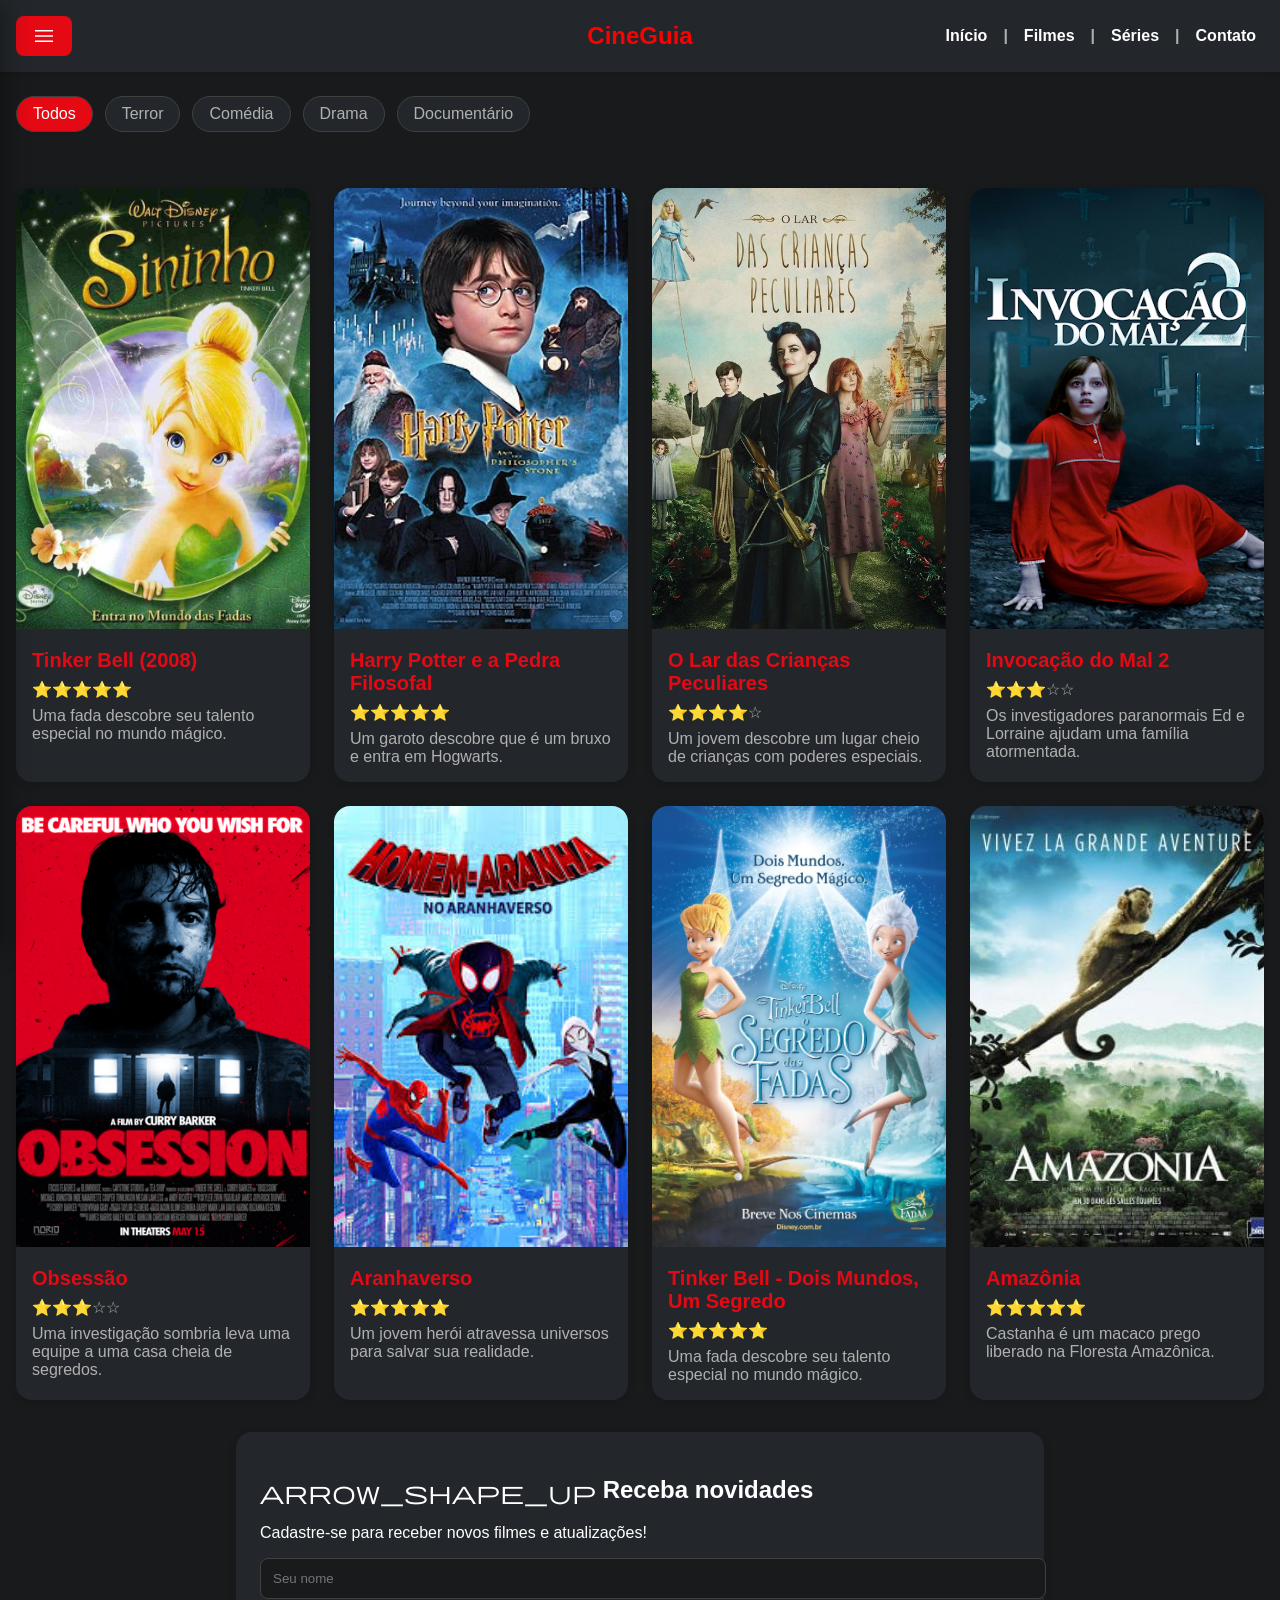
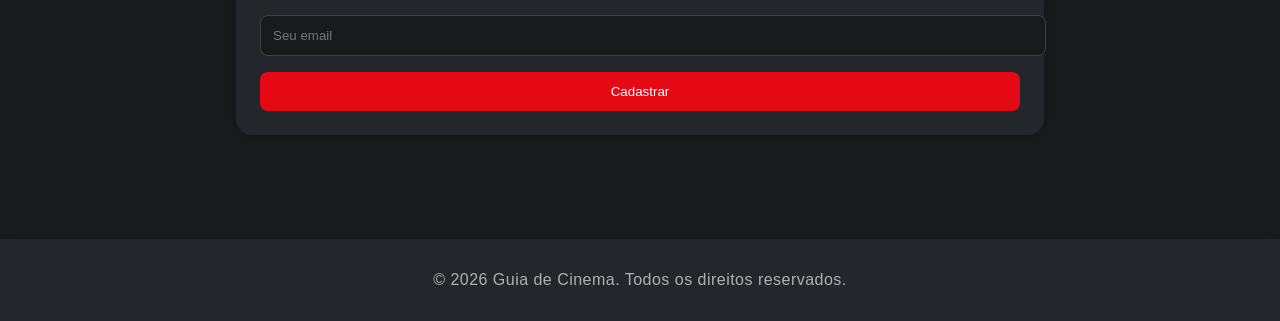
==== commit f44336a3: "cineguia" ====
--- a/index.html
+++ b/index.html
@@ -14,6 +14,8 @@
       <button class="menu-toggle" onclick="toggleMenu()" aria-expanded="false" aria-controls="sidebar" aria-label="Abrir menu">
         <span class="material-symbols-outlined">menu</span>
       </button>
+
+      <h1 class="header-title">CineGuia</h1>
 
       <nav class="header-nav">
         <a href="#inicio">Início</a>
@@ -79,7 +81,7 @@
             <video class="preview" autoplay muted loop playsinline preload="metadata" src="./assents/tinker-video.mp4" aria-hidden="true"></video>
           </div>
           <h3>Tinker Bell (2008)</h3>
-          <p>⭐⭐⭐⭐☆</p>
+          <p>⭐⭐⭐⭐⭐</p>
           <p>Uma fada descobre seu talento especial no mundo mágico.</p>
         </article>
 
@@ -138,8 +140,8 @@
             <img src="./assents/tinker-bell.webp" alt="Tinker Bell" />
             <video class="preview" autoplay muted loop playsinline preload="metadata" src="./assents/tinker-irma-video.mp4" aria-hidden="true"></video>
           </div>
-          <h3>Tinker Bell (2008)</h3>
-          <p>⭐⭐⭐⭐☆</p>
+          <h3>Tinker Bell - Dois Mundos, Um Segredo</h3>
+          <p>⭐⭐⭐⭐⭐</p>
           <p>Uma fada descobre seu talento especial no mundo mágico.</p>
         </article>
 
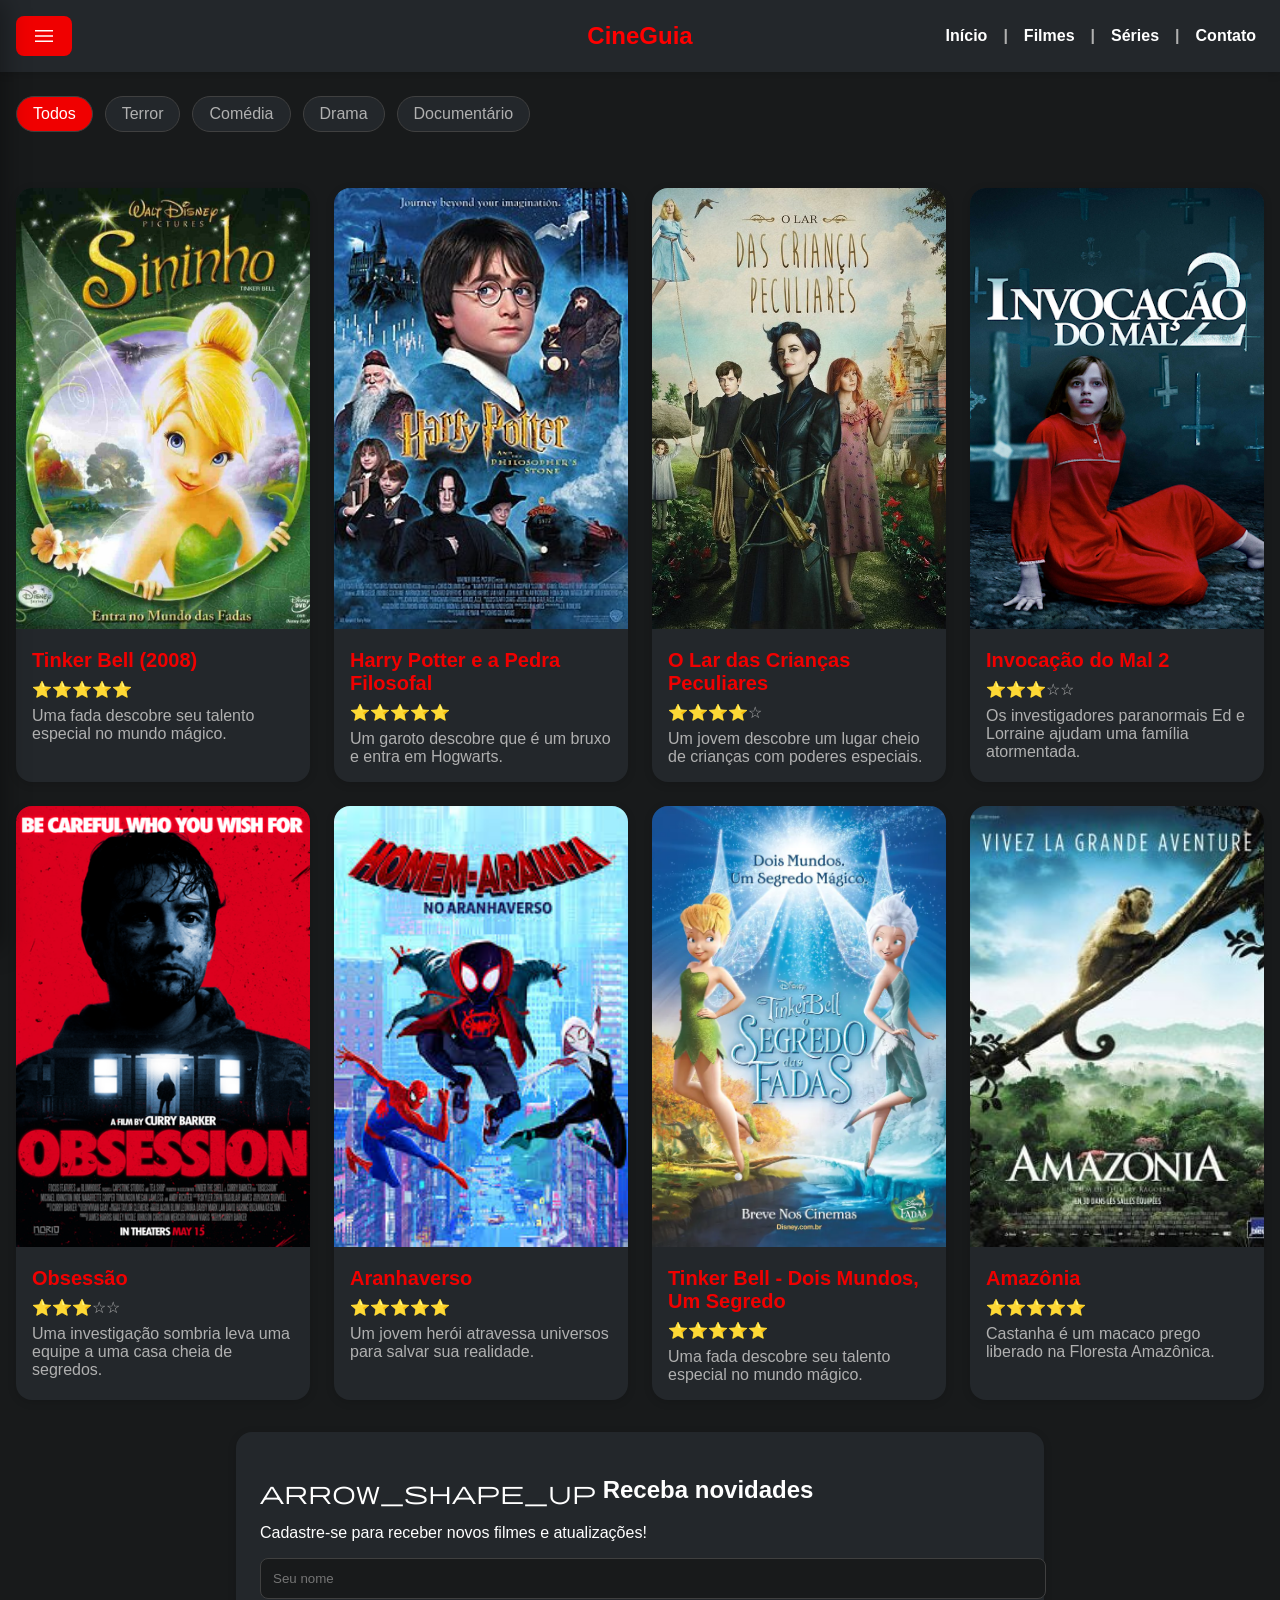
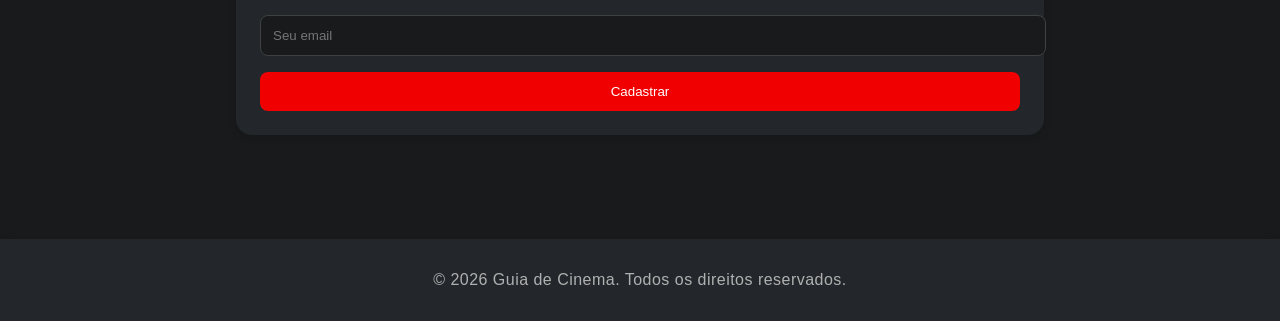
==== commit f434eac0: "cadastro page" ====
--- a/index.html
+++ b/index.html
@@ -48,7 +48,7 @@
         </button>
       </li>
       <li>
-        <button class="sidebar-logout" type="button" aria-label="Sair">Sair</button>
+         <button class="sidebar-logout" type="button" onclick="window.location.href='./pages/cadastro.html'" aria-label="Sair">Sair</button>
       </li>
     </ul>
   </aside>
